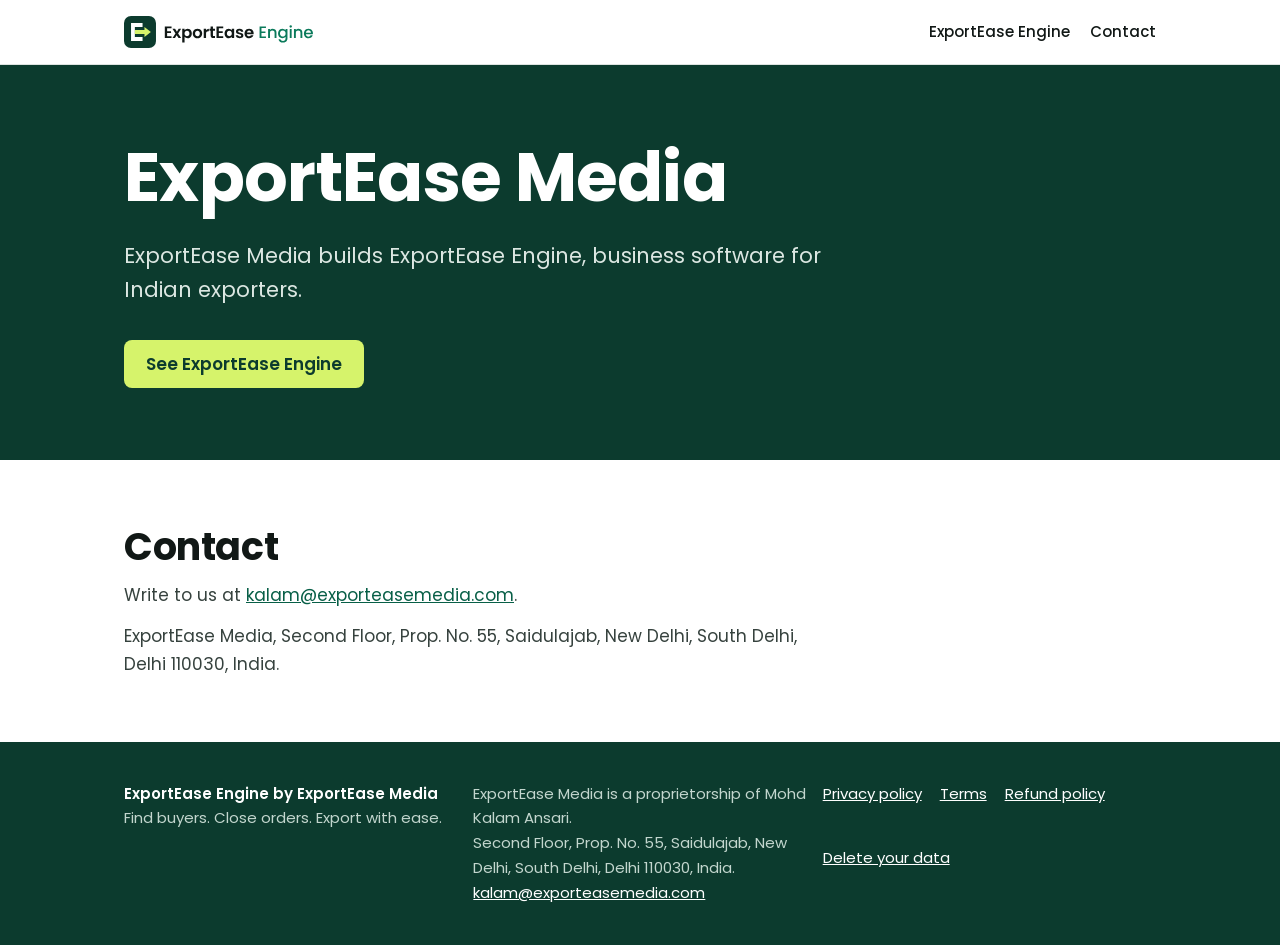
==== homepage.html @ 162e3447 "ExportEase Media site" ====
<!doctype html>
<html lang="en">
<head>
<meta charset="utf-8">
<meta name="viewport" content="width=device-width, initial-scale=1">
<title>ExportEase Media</title>
<meta name="description" content="ExportEase Media builds ExportEase Engine, business software for Indian exporters.">
<link rel="icon" href="favicon.svg" type="image/svg+xml">
<link rel="preconnect" href="https://fonts.googleapis.com">
<link rel="preconnect" href="https://fonts.gstatic.com" crossorigin>
<link rel="stylesheet" href="https://fonts.googleapis.com/css2?family=Poppins:wght@400;500;600;700&amp;display=swap">
<link rel="stylesheet" href="site.css">
</head>
<body>
<a class="skip" href="#main">Skip to the page</a>
<header class="top"><div class="wrap">
<a href="index.html"><img src="logo.svg" alt="ExportEase Engine" width="200" height="32"></a>
<nav aria-label="Main"><a href="https://exporteaseengine.com/">ExportEase Engine</a><a href="mailto:kalam@exporteasemedia.com">Contact</a></nav>
</div></header>
<main id="main">
<section class="hero"><div class="wrap">
<h1>ExportEase Media</h1>
<p>ExportEase Media builds ExportEase Engine, business software for Indian exporters.</p>
<a class="btn" href="https://exporteaseengine.com/">See ExportEase Engine</a>
</div></section>
<section class="band"><div class="wrap">
<h2>Contact</h2>
<p class="lead">Write to us at <a href="mailto:kalam@exporteasemedia.com">kalam@exporteasemedia.com</a>.</p>
<p class="lead">ExportEase Media, Second Floor, Prop. No. 55, Saidulajab, New Delhi, South Delhi, Delhi 110030, India.</p>
</div></section>
</main>
<footer class="foot"><div class="wrap">
<div><strong>ExportEase Engine by ExportEase Media</strong><br>Find buyers. Close orders. Export with ease.</div>
<div>ExportEase Media is a proprietorship of Mohd Kalam Ansari.<br>Second Floor, Prop. No. 55, Saidulajab, New Delhi, South Delhi, Delhi 110030, India.<br><a href="mailto:kalam@exporteasemedia.com">kalam@exporteasemedia.com</a></div>
<nav aria-label="Legal"><a href="privacy.html">Privacy policy</a><a href="terms.html">Terms</a><a href="refund.html">Refund policy</a><a href="data-deletion.html">Delete your data</a></nav>
</div></footer>
</body>
</html>
---- site.css ----
:root{--ink:#111816;--ink2:#36423E;--mut:#56635E;--soft:#F3F5F4;--line:#DDE3E0;--forest:#0C3B2E;--em:#0B7A5B;--em-d:#085F47;--lime:#D6F36B}
*{box-sizing:border-box}
html{-webkit-text-size-adjust:100%}
body{margin:0;background:#fff;color:var(--ink);font:400 17px/1.65 Poppins,system-ui,-apple-system,"Segoe UI",sans-serif}
a{color:var(--em-d)}
a:hover{color:var(--ink)}
img{display:block;max-width:100%}
h1,h2,h3{line-height:1.2;margin:0;font-weight:700;letter-spacing:-.01em}
p{margin:0}
.wrap{max-width:1080px;margin:0 auto;padding:0 24px}
.skip{position:absolute;left:-999px}
.skip:focus{left:16px;top:12px;background:#fff;padding:8px 12px;z-index:2}
.top{border-bottom:1px solid var(--line)}
.top .wrap{display:flex;flex-wrap:wrap;gap:12px 24px;align-items:center;justify-content:space-between;padding-top:16px;padding-bottom:16px}
.top img{height:32px;width:auto}
.top nav{display:flex;flex-wrap:wrap;gap:6px 20px;font-weight:500;font-size:15px}
.top nav a{color:var(--ink);text-decoration:none}
.top nav a:hover{color:var(--em-d);text-decoration:underline}
.btn{display:inline-flex;align-items:center;justify-content:center;min-height:48px;padding:0 22px;border-radius:8px;background:var(--lime);color:var(--forest);font-weight:600;text-decoration:none}
.btn:hover{background:#fff;color:var(--forest)}
.hero{background:var(--forest);color:#fff;padding:72px 0}
.hero h1{font-size:clamp(38px,7vw,68px);max-width:14em}
.hero p{font-size:clamp(18px,2.4vw,21px);max-width:36em;margin-top:20px;color:#DCE7E2}
.hero .tag{display:inline-block;margin:0 0 20px;padding:4px 12px;border-radius:999px;background:var(--lime);color:var(--forest);font-size:14px;font-weight:600}
.hero .btn{margin-top:32px}
.band{padding:64px 0}
.band.soft{background:var(--soft)}
.band h2{font-size:clamp(26px,4vw,38px)}
.lead{color:var(--ink2);margin-top:12px;max-width:40em}
.cards{display:grid;grid-template-columns:repeat(auto-fit,minmax(240px,1fr));gap:20px;margin-top:32px}
.cards>div{background:#fff;border:1px solid var(--line);border-radius:10px;padding:22px}
.cards h3{font-size:19px}
.cards p{color:var(--ink2);font-size:15.5px;margin-top:8px}
.steps{list-style:none;counter-reset:s;padding:0;margin:32px 0 0;display:grid;grid-template-columns:repeat(auto-fit,minmax(220px,1fr));gap:24px}
.steps li{counter-increment:s}
.steps li::before{content:counter(s);display:flex;width:36px;height:36px;align-items:center;justify-content:center;border-radius:50%;background:var(--forest);color:#fff;font-weight:600;margin-bottom:12px}
.steps h3{font-size:18px}
.steps p{color:var(--ink2);font-size:15.5px;margin-top:6px}
.doc{padding:48px 0 72px}
.doc .wrap{max-width:760px}
.doc h1{font-size:clamp(32px,5vw,44px)}
.doc .when{color:var(--mut);font-size:15px;margin-top:8px}
.doc h2{font-size:22px;margin-top:36px}
.doc p,.doc ul{margin-top:12px}
.doc ul{padding-left:22px}
.doc li{margin-top:6px}
.foot{background:var(--forest);color:#C3D6CE;padding:40px 0;font-size:15px}
.foot a{color:#fff}
.foot .wrap{display:grid;gap:16px;grid-template-columns:repeat(auto-fit,minmax(260px,1fr))}
.foot strong{color:#fff;font-weight:600}
.foot nav{display:flex;flex-wrap:wrap;gap:6px 18px}
@media (max-width:560px){.hero{padding:48px 0}.band{padding:44px 0}.wrap{padding:0 16px}}
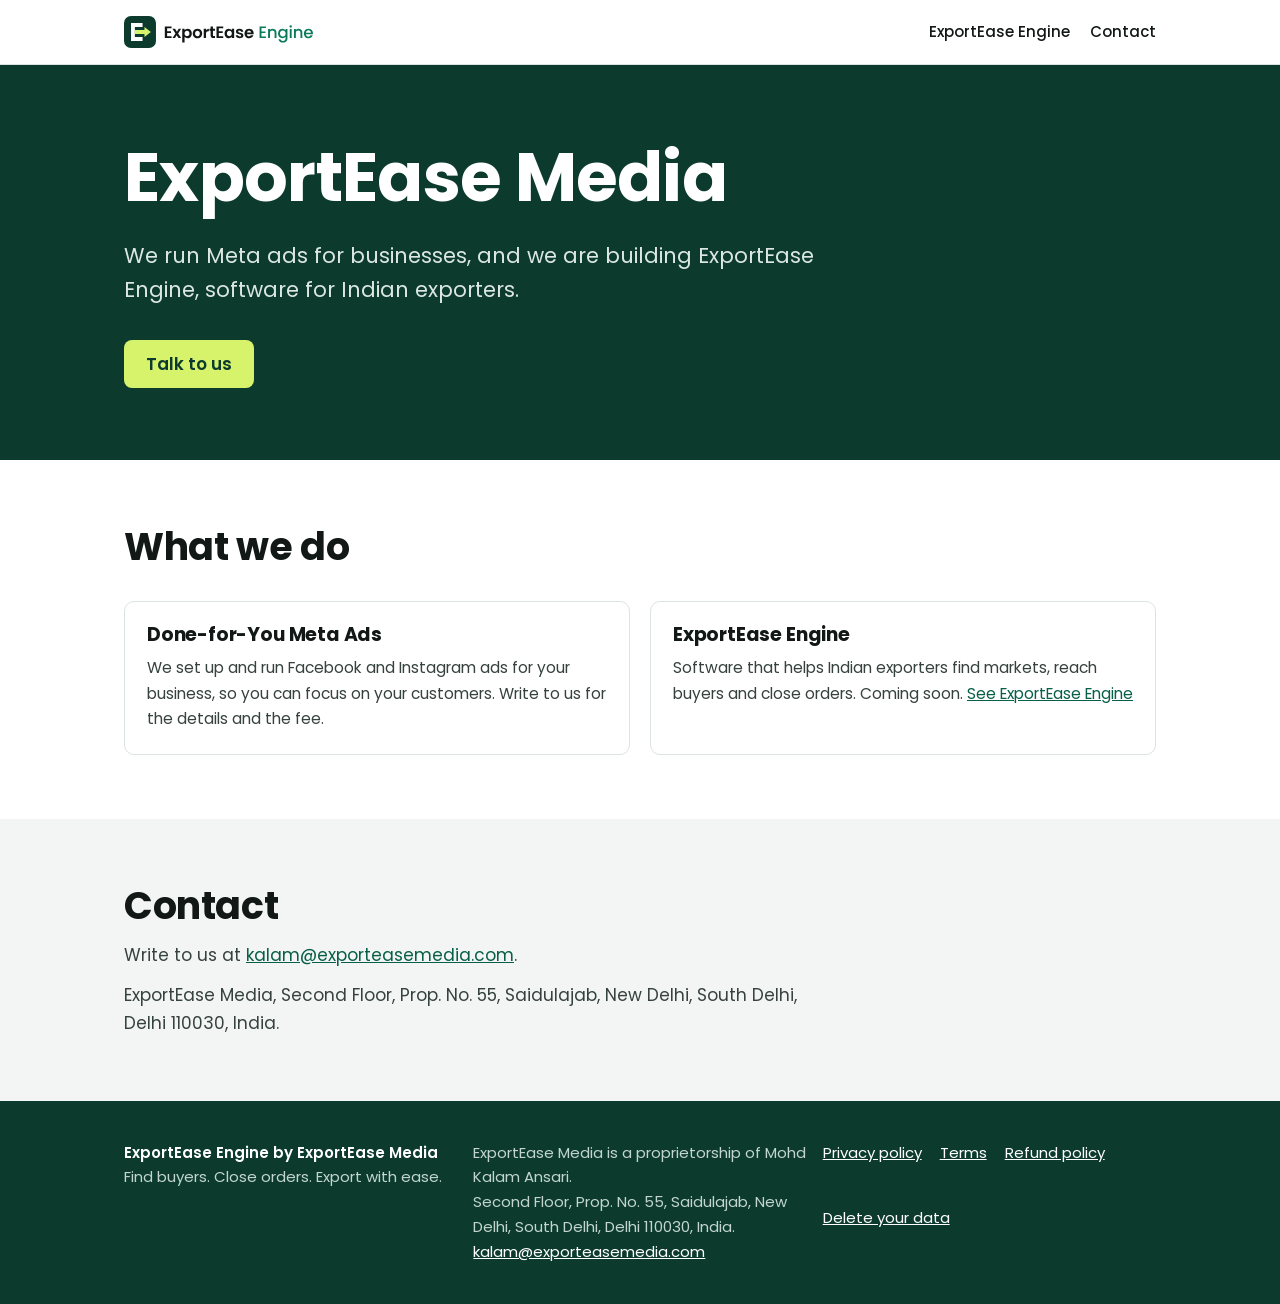
==== commit 7f17abc3: "Add the Done-for-You Meta Ads service" ====
--- a/homepage.html
+++ b/homepage.html
@@ -4,7 +4,7 @@
 <meta charset="utf-8">
 <meta name="viewport" content="width=device-width, initial-scale=1">
 <title>ExportEase Media</title>
-<meta name="description" content="ExportEase Media builds ExportEase Engine, business software for Indian exporters.">
+<meta name="description" content="ExportEase Media runs Meta ads for businesses and is building ExportEase Engine, software for Indian exporters.">
 <link rel="icon" href="favicon.svg" type="image/svg+xml">
 <link rel="preconnect" href="https://fonts.googleapis.com">
 <link rel="preconnect" href="https://fonts.gstatic.com" crossorigin>
@@ -20,10 +20,17 @@
 <main id="main">
 <section class="hero"><div class="wrap">
 <h1>ExportEase Media</h1>
-<p>ExportEase Media builds ExportEase Engine, business software for Indian exporters.</p>
-<a class="btn" href="https://exporteaseengine.com/">See ExportEase Engine</a>
+<p>We run Meta ads for businesses, and we are building ExportEase Engine, software for Indian exporters.</p>
+<a class="btn" href="mailto:kalam@exporteasemedia.com?subject=Done-for-You%20Meta%20Ads">Talk to us</a>
 </div></section>
 <section class="band"><div class="wrap">
+<h2>What we do</h2>
+<div class="cards">
+<div><h3>Done-for-You Meta Ads</h3><p>We set up and run Facebook and Instagram ads for your business, so you can focus on your customers. Write to us for the details and the fee.</p></div>
+<div><h3>ExportEase Engine</h3><p>Software that helps Indian exporters find markets, reach buyers and close orders. Coming soon. <a href="https://exporteaseengine.com/">See ExportEase Engine</a></p></div>
+</div>
+</div></section>
+<section class="band soft"><div class="wrap">
 <h2>Contact</h2>
 <p class="lead">Write to us at <a href="mailto:kalam@exporteasemedia.com">kalam@exporteasemedia.com</a>.</p>
 <p class="lead">ExportEase Media, Second Floor, Prop. No. 55, Saidulajab, New Delhi, South Delhi, Delhi 110030, India.</p>
